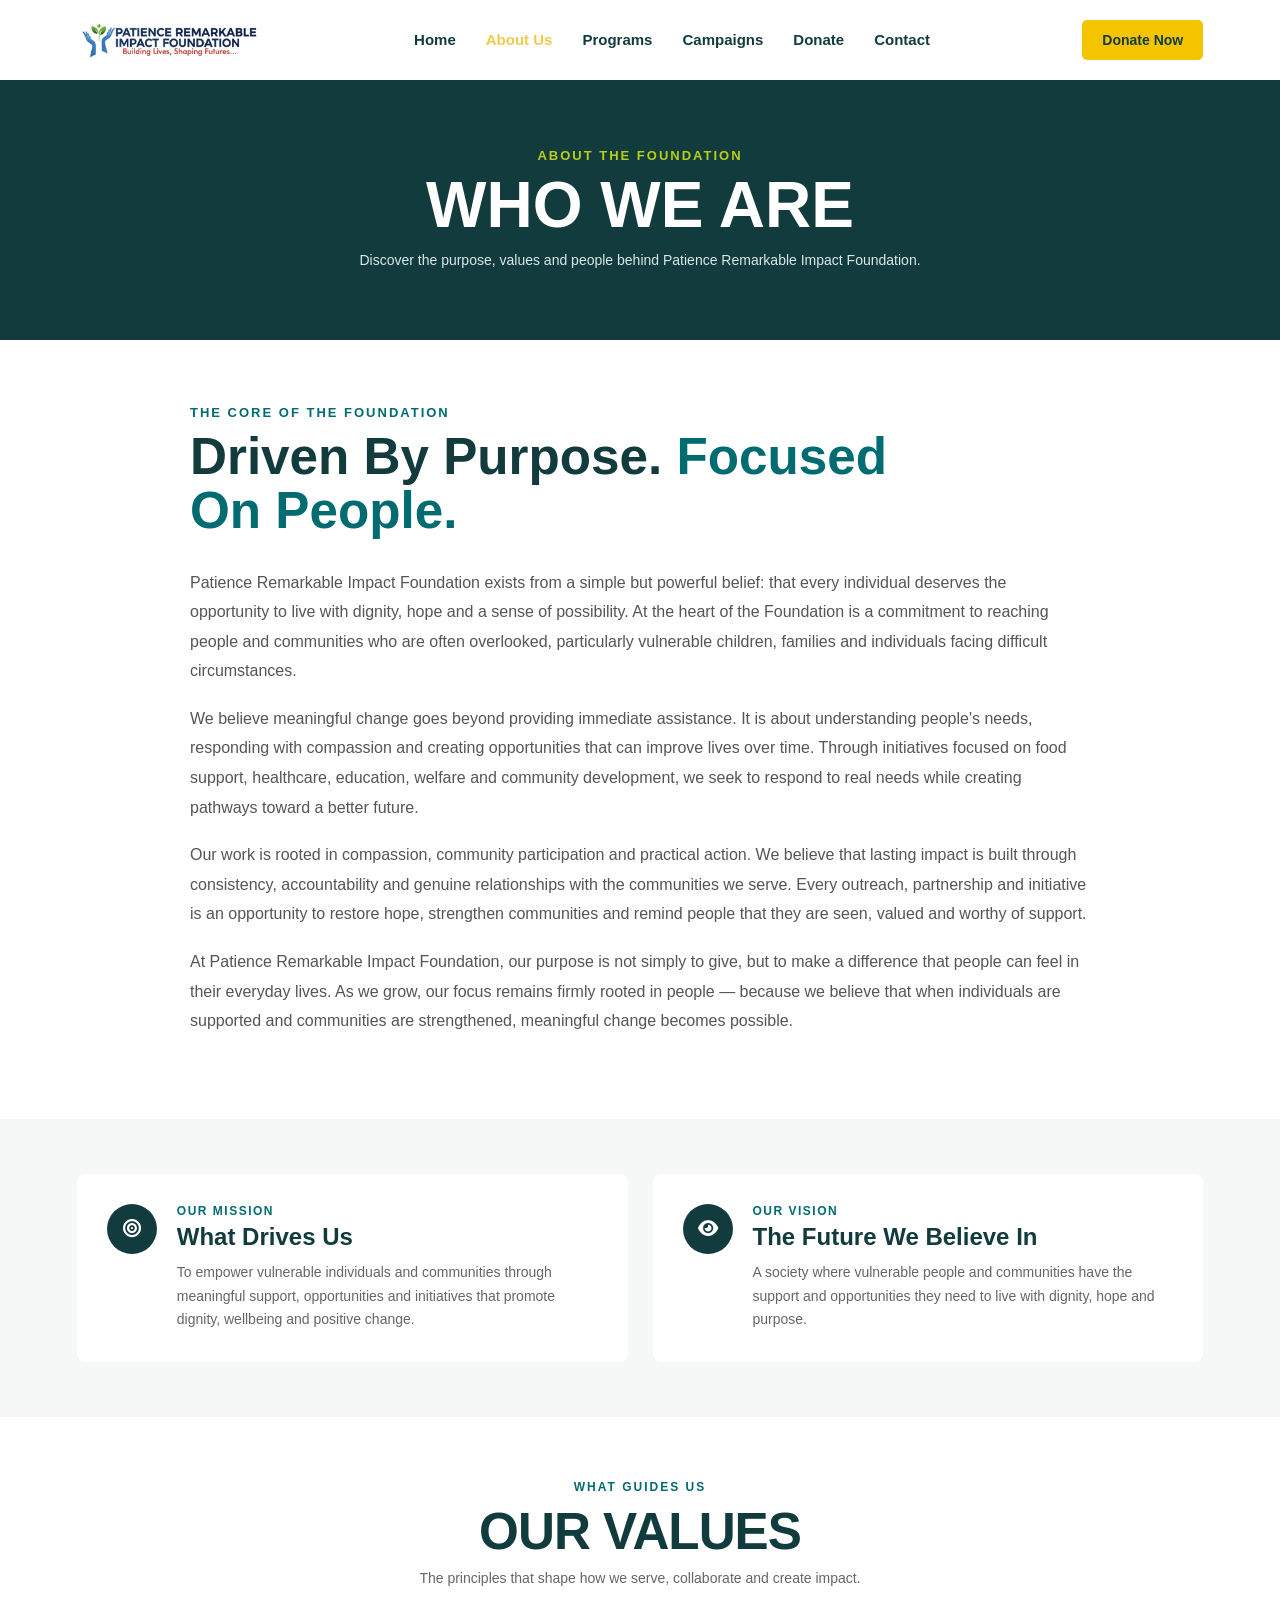
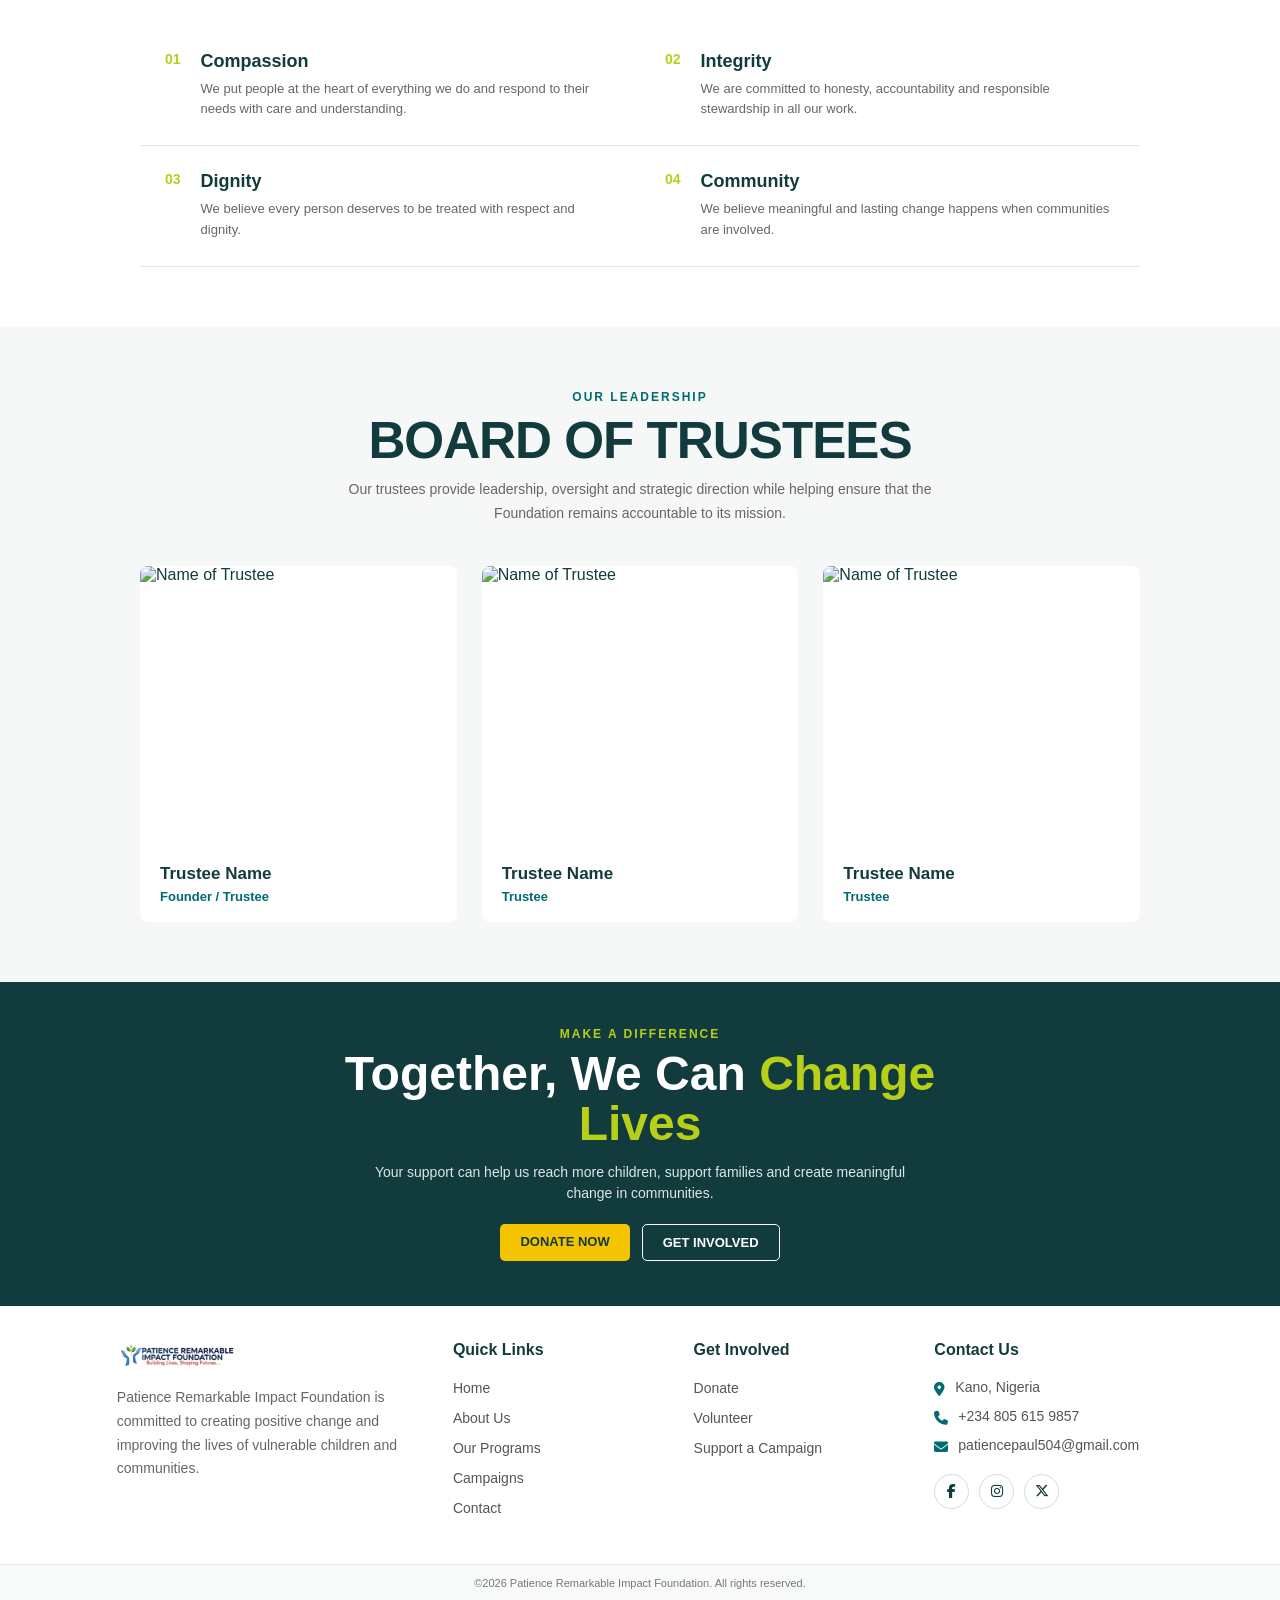
==== about.html @ f5fb13cf "initial website" ====
<!doctype html>
<html lang="en">
  <head>
    <meta charset="UTF-8" />

    <meta name="viewport" content="width=device-width, initial-scale=1.0" />

    <title>About Us | Patience Remarkable Impact Foundation</title>

    <meta
      name="description"
      content="Learn about Patience Remarkable Impact Foundation, our mission, values, and commitment to creating positive change in vulnerable communities."
    />

    <link rel="stylesheet" href="css/style.css" />

    <link
      rel="stylesheet"
      href="https://cdnjs.cloudflare.com/ajax/libs/font-awesome/6.7.2/css/all.min.css"
    />
  </head>

  <body>
    <header>
      <nav class="navbar">
        <a href="index.html" class="logo">
          <img
            src="images/logo.png"
            alt="Patience Remarkable Impact Foundation logo"
          />
        </a>

        <ul class="nav-links">
          <li><a href="index.html">Home</a></li>
          <li><a href="about.html" class="nav-about active">About Us</a></li>
          <li><a href="programs.html">Programs</a></li>
          <li><a href="campaigns.html">Campaigns</a></li>
          <li><a href="donate.html">Donate</a></li>
          <li><a href="contact.html">Contact</a></li>
        </ul>

        <a href="donate.html" class="donate-btn"> Donate Now </a>

        <button class="menu-toggle" aria-label="Open navigation menu">
          <i class="fa-solid fa-bars"></i>
        </button>
      </nav>
    </header>
    <!-- ABOUT PAGE HERO -->

    <section class="about-hero">
      <div class="about-hero-content">
        <p>ABOUT THE FOUNDATION</p>

        <h1>Who We Are</h1>

        <p>
          Discover the purpose, values and people behind Patience Remarkable
          Impact Foundation.
        </p>
      </div>
    </section>

    <!-- THE CORE OF THE FOUNDATION -->

    <section class="foundation-story">
      <div class="foundation-story-content">
        <p class="section-label">THE CORE OF THE FOUNDATION</p>

        <h2>
          Driven By Purpose.
          <span>Focused On People.</span>
        </h2>

        <p>
          Patience Remarkable Impact Foundation exists from a simple but
          powerful belief: that every individual deserves the opportunity to
          live with dignity, hope and a sense of possibility. At the heart of
          the Foundation is a commitment to reaching people and communities who
          are often overlooked, particularly vulnerable children, families and
          individuals facing difficult circumstances.
        </p>

        <p>
          We believe meaningful change goes beyond providing immediate
          assistance. It is about understanding people's needs, responding with
          compassion and creating opportunities that can improve lives over
          time. Through initiatives focused on food support, healthcare,
          education, welfare and community development, we seek to respond to
          real needs while creating pathways toward a better future.
        </p>

        <p>
          Our work is rooted in compassion, community participation and
          practical action. We believe that lasting impact is built through
          consistency, accountability and genuine relationships with the
          communities we serve. Every outreach, partnership and initiative is an
          opportunity to restore hope, strengthen communities and remind people
          that they are seen, valued and worthy of support.
        </p>

        <p>
          At Patience Remarkable Impact Foundation, our purpose is not simply to
          give, but to make a difference that people can feel in their everyday
          lives. As we grow, our focus remains firmly rooted in people — because
          we believe that when individuals are supported and communities are
          strengthened, meaningful change becomes possible.
        </p>
      </div>
    </section>

    <!-- MISSION & VISION -->

    <section class="mission-vision">
      <div class="mission-box">
        <div class="mission-icon">
          <i class="fa-solid fa-bullseye"></i>
        </div>

        <div>
          <p class="section-label">OUR MISSION</p>

          <h2>What Drives Us</h2>

          <p>
            To empower vulnerable individuals and communities through meaningful
            support, opportunities and initiatives that promote dignity,
            wellbeing and positive change.
          </p>
        </div>
      </div>

      <div class="vision-box">
        <div class="mission-icon">
          <i class="fa-solid fa-eye"></i>
        </div>

        <div>
          <p class="section-label">OUR VISION</p>

          <h2>The Future We Believe In</h2>

          <p>
            A society where vulnerable people and communities have the support
            and opportunities they need to live with dignity, hope and purpose.
          </p>
        </div>
      </div>
    </section>

    <!-- OUR VALUES -->

    <section class="foundation-values">
      <div class="section-heading">
        <p class="section-label">WHAT GUIDES US</p>

        <h2>Our Values</h2>

        <p>
          The principles that shape how we serve, collaborate and create impact.
        </p>
      </div>

      <div class="values-list">
        <div class="value-item">
          <span>01</span>

          <div>
            <h3>Compassion</h3>

            <p>
              We put people at the heart of everything we do and respond to
              their needs with care and understanding.
            </p>
          </div>
        </div>

        <div class="value-item">
          <span>02</span>

          <div>
            <h3>Integrity</h3>

            <p>
              We are committed to honesty, accountability and responsible
              stewardship in all our work.
            </p>
          </div>
        </div>

        <div class="value-item">
          <span>03</span>

          <div>
            <h3>Dignity</h3>

            <p>
              We believe every person deserves to be treated with respect and
              dignity.
            </p>
          </div>
        </div>

        <div class="value-item">
          <span>04</span>

          <div>
            <h3>Community</h3>

            <p>
              We believe meaningful and lasting change happens when communities
              are involved.
            </p>
          </div>
        </div>
      </div>
    </section>

    <!-- BOARD OF TRUSTEES -->

    <section class="trustees-section">
      <div class="section-heading">
        <p class="section-label">OUR LEADERSHIP</p>

        <h2>Board of Trustees</h2>

        <p>
          Our trustees provide leadership, oversight and strategic direction
          while helping ensure that the Foundation remains accountable to its
          mission.
        </p>
      </div>

      <div class="trustees-grid">
        <div class="trustee-card">
          <div class="trustee-image">
            <img src="images/trustee-1.jpg" alt="Name of Trustee" />
          </div>

          <div class="trustee-info">
            <h3>Trustee Name</h3>

            <p>Founder / Trustee</p>
          </div>
        </div>

        <div class="trustee-card">
          <div class="trustee-image">
            <img src="images/trustee-2.jpg" alt="Name of Trustee" />
          </div>

          <div class="trustee-info">
            <h3>Trustee Name</h3>

            <p>Trustee</p>
          </div>
        </div>

        <div class="trustee-card">
          <div class="trustee-image">
            <img src="images/trustee-3.jpg" alt="Name of Trustee" />
          </div>

          <div class="trustee-info">
            <h3>Trustee Name</h3>

            <p>Trustee</p>
          </div>
        </div>
      </div>
    </section>

    <section class="cta-section">
      <div class="cta-content">
        <p class="cta-label">MAKE A DIFFERENCE</p>

        <h2>
          Together, We Can
          <span>Change Lives</span>
        </h2>

        <p>
          Your support can help us reach more children, support families and
          create meaningful change in communities.
        </p>

        <div class="cta-buttons">
          <a href="donate.html" class="btn cta-primary"> DONATE NOW </a>

          <a href="contact.html" class="btn cta-secondary"> GET INVOLVED </a>
        </div>
      </div>
    </section>
    <!-- FOOTER -->

    <footer class="footer">
      <div class="footer-container">
        <!-- ABOUT -->
        <div class="footer-column footer-about">
          <img
            src="images/logo.png"
            alt="Patience Remarkable Impact Foundation"
            class="footer-logo"
          />

          <p>
            Patience Remarkable Impact Foundation is committed to creating
            positive change and improving the lives of vulnerable children and
            communities.
          </p>
        </div>

        <!-- QUICK LINKS -->
        <div class="footer-column">
          <h3>Quick Links</h3>

          <ul>
            <li>
              <a href="index.html">Home</a>
            </li>

            <li>
              <a href="about.html">About Us</a>
            </li>

            <li>
              <a href="programs.html">Our Programs</a>
            </li>

            <li>
              <a href="campaigns.html">Campaigns</a>
            </li>

            <li>
              <a href="contact.html">Contact</a>
            </li>
          </ul>
        </div>

        <!-- GET INVOLVED -->
        <div class="footer-column">
          <h3>Get Involved</h3>

          <ul>
            <li>
              <a href="donate.html">Donate</a>
            </li>

            <li>
              <a href="contact.html">Volunteer</a>
            </li>

            <li>
              <a href="campaigns.html">Support a Campaign</a>
            </li>
          </ul>
        </div>

        <!-- CONTACT -->
        <div class="footer-column">
          <h3>Contact Us</h3>

          <div class="footer-contact">
            <p>
              <i class="fa-solid fa-location-dot"></i>
              Kano, Nigeria
            </p>

            <p>
              <i class="fa-solid fa-phone"></i>
              +234 805 615 9857
            </p>

            <p>
              <i class="fa-solid fa-envelope"></i>
              patiencepaul504@gmail.com
            </p>
          </div>

          <div class="social-links">
            <a href="#" aria-label="Facebook">
              <i class="fa-brands fa-facebook-f"></i>
            </a>

            <a
              href="https://www.instagram.com/thepatienceimpactfoundation?utm_source=qr"
              aria-label="Instagram"
            >
              <i class="fa-brands fa-instagram"></i>
            </a>

            <a href="#" aria-label="Twitter">
              <i class="fa-brands fa-x-twitter"></i>
            </a>
          </div>
        </div>
      </div>

      <!-- COPYRIGHT -->

      <div class="footer-bottom">
        <p>
          ©<span id="current-year"> </span> Patience Remarkable Impact
          Foundation. All rights reserved.
        </p>
      </div>
    </footer>
    <script src="js/script.js"></script>
  </body>
</html>
---- css/style.css ----
/* ================================
   RESET
================================ */

* {
  margin: 0;
  padding: 0;
  box-sizing: border-box;
}

html {
  scroll-behavior: smooth;
}
body {
  font-family: Arial, sans-serif;
  color: #123b3d;
  background-color: #ffffff;
  padding-top: 80px;

  width: 100%;
  min-height: 100vh;

  overflow-x: hidden;
}

a {
  text-decoration: none;
  color: inherit;
}

button,
input,
textarea {
  font: inherit;
}

ul {
  list-style: none;
}

/* ================================
   NAVBAR
================================ */

.navbar {
  width: 100%;
  min-height: 80px;

  display: flex;
  align-items: center;
  justify-content: space-between;

  padding: 10px 6%;

  background-color: #ffffff;
  position: fixed;
  z-index: 1000;
  top: 0;
  left: 0;
}

/* LOGO */

.logo img {
  width: 185px;
  height: auto;
  display: block;
}

/* NAVIGATION LINKS */

.nav-links {
  display: flex;
  align-items: center;
  gap: 30px;
}

.nav-links a {
  font-size: 15px;
  font-weight: 600;
  color: #123b3d;

  transition: color 0.3s ease;
}

.nav-links a:hover {
  color: #b8cf19;
}

.nav-links a.active {
  color: #f2c94c;
}

/* DONATE BUTTON */

.donate-btn {
  padding: 12px 20px;

  background-color: #f5c400;
  color: #123b3d;

  font-size: 14px;
  font-weight: 700;

  border-radius: 5px;

  transition: 0.3s ease;
}

.donate-btn:hover {
  background-color: #123b3d;
  color: #ffffff;
}

/* ================================
   HERO SECTION
================================ */

.hero {
  min-height: 650px;

  display: grid;
  grid-template-columns: 45% 55%;
  align-items: center;

  padding: 60px 6%;

  background-color: #f8faf7;

  overflow: hidden;
}

/* HERO CONTENT */

.hero-content {
  max-width: 600px;
}

.hero-subtitle {
  margin-bottom: 15px;

  color: #b8cf19;

  font-size: 14px;
  font-weight: 700;
  letter-spacing: 1.5px;
}

.hero h1 {
  margin-bottom: 25px;

  color: #006b70;

  font-size: clamp(3rem, 5vw, 5rem);
  line-height: 1;
  text-transform: uppercase;
}

.hero h1 span {
  color: #b8cf19;
}

.hero-text {
  max-width: 520px;

  margin-bottom: 30px;

  color: #444;

  font-size: 17px;
  line-height: 1.7;
}

/* HERO BUTTONS */

.hero-buttons {
  display: flex;
  gap: 15px;
  align-items: center;
}

.btn {
  display: inline-block;

  padding: 14px 25px;

  border-radius: 5px;

  font-size: 14px;
  font-weight: 700;

  transition: 0.3s ease;
}

.btn-primary {
  background-color: #006b70;
  color: #ffffff;
}

.btn-primary:hover {
  background-color: #123b3d;
}

.btn-secondary {
  border: 2px solid #006b70;
  color: #006b70;
}

.btn-secondary:hover {
  background-color: #006b70;
  color: #ffffff;
}

/* HERO IMAGE */

.hero-image {
  height: 100%;

  display: flex;
  align-items: center;
  justify-content: center;
}

.hero-image img {
  width: 100%;
  max-width: 650px;

  display: block;

  object-fit: contain;
}

/* ================================
   WHO WE ARE
================================ */
.about-preview {
  display: grid;
  grid-template-columns: 45% 55%;
  align-items: stretch;

  background-color: #123b3d;

  overflow: hidden;
}

/* TEXT */
.about-content {
  padding: 30px 8%;
  display: flex;
  flex-direction: column;
  justify-content: center;
}

.about-content h2 {
  margin-bottom: 12px;

  color: #ffffff;

  font-size: 2rem;
  font-weight: 900;
}

.about-content p {
  max-width: 500px;

  margin-bottom: 15px;

  color: #e5eeee;

  font-size: 14px;
  line-height: 1.5;
}

/* BUTTON */

.about-btn {
  width: fit-content;

  padding: 10px 18px;

  background-color: #f5c400;
  color: #123b3d;

  font-size: 13px;
}

.about-btn:hover {
  background-color: #b8cf19;
}

/* IMAGE */
.about-image {
  position: relative;
  height: 250px;
  overflow: hidden;
}

.about-image::before {
  content: "";

  position: absolute;
  top: 0;
  left: 0;

  width: 35%;
  height: 100%;

  background: linear-gradient(to right, #123b3d, transparent);

  z-index: 1;
}

.about-image img {
  width: 100%;
  height: 100%;

  display: block;

  object-fit: cover;
}

/* ================================
   PROGRAMS PREVIEW
================================ */

.programs-preview {
  padding: 60px 6%;
  background-color: #ffffff;
}

/* SECTION HEADING */

.section-heading {
  max-width: 750px;
  margin: 0 auto 35px;
  text-align: center;
}

.section-heading h2 {
  margin-bottom: 15px;

  color: #123b3d;

  font-size: clamp(2.2rem, 4vw, 3.5rem);
  font-weight: 900;
  line-height: 1;
  letter-spacing: -1px;
  text-transform: uppercase;
}

.section-heading p {
  max-width: 600px;
  margin: 0 auto;

  color: #f5c400;

  font-size: 18px;
  line-height: 1.7;
}

/* PROGRAM GRID */

.programs-grid {
  display: grid;

  grid-template-columns: repeat(3, 1fr);

  gap: 25px;

  max-width: 1200px;

  margin: 0 auto;
}

/* PROGRAM CARD */

.program-card {
  padding: 24px;

  background-color: #f5f8f6;

  border-radius: 10px;

  transition:
    transform 0.3s ease,
    box-shadow 0.3s ease;
}

.program-card:hover {
  transform: translateY(-6px);

  box-shadow: 0 12px 30px rgba(18, 59, 61, 0.12);
}

/* ICON */

.program-icon {
  width: 55px;
  height: 55px;

  display: flex;
  align-items: center;
  justify-content: center;

  margin-bottom: 20px;

  background-color: #123b3d;

  border-radius: 50%;

  color: #ffffff;

  font-size: 22px;
}

/* CARD CONTENT */

.program-card h3 {
  margin-bottom: 12px;

  color: #123b3d;

  font-size: 20px;
}

.program-card p {
  margin-bottom: 20px;

  color: #666;

  font-size: 14px;
  line-height: 1.7;
}

/* CARD LINK */

.program-card a {
  color: #006b70;

  font-size: 14px;
  font-weight: 700;

  transition: color 0.3s ease;
}

.program-card a:hover {
  color: #b8cf19;
}

/* VIEW ALL BUTTON */

.programs-button {
  margin-top: 30px;

  text-align: center;
}

/* ================================
   FEATURED CAMPAIGN
================================ */

.campaign-preview {
  display: grid;
  grid-template-columns: 50% 50%;

  background-color: #123b3d;

  overflow: hidden;
}

/* IMAGE */

.campaign-image {
  height: 500px;
  position: relative;
  overflow: hidden;
}

.campaign-image img {
  width: 100%;
  height: 100%;
  margin-top: 20px;

  display: block;

  object-fit: cover;

  -webkit-mask-image:
    linear-gradient(
      to right,
      transparent 0%,
      black 8%,
      black 92%,
      transparent 100%
    ),
    linear-gradient(
      to bottom,
      transparent 0%,
      black 8%,
      black 92%,
      transparent 100%
    );

  -webkit-mask-composite: intersect;

  mask-image:
    linear-gradient(
      to right,
      transparent 0%,
      black 8%,
      black 92%,
      transparent 100%
    ),
    linear-gradient(
      to bottom,
      transparent 0%,
      black 8%,
      black 92%,
      transparent 100%
    );

  mask-composite: intersect;
}

/* CONTENT */

.campaign-content {
  display: flex;
  flex-direction: column;
  justify-content: center;

  padding: 50px 8%;
}

.campaign-label {
  margin-bottom: 12px;

  color: #b8cf19;

  font-size: 14px;
  font-weight: 800;
  letter-spacing: 2px;
}

.campaign-content h2 {
  margin-bottom: 20px;

  color: #ffffff;

  font-size: clamp(2.2rem, 4vw, 3.5rem);
  font-weight: 900;
  line-height: 1;
  text-transform: uppercase;
}

.campaign-content h2 span {
  color: #b8cf19;
}

.campaign-content > p {
  max-width: 500px;

  margin-bottom: 25px;

  color: #dce7e7;

  font-size: 15px;
  line-height: 1.7;
}

/* DETAILS */

.campaign-details {
  display: flex;
  flex-direction: column;
  gap: 15px;

  margin-bottom: 30px;
}

.campaign-detail {
  display: flex;
  align-items: flex-start;
  gap: 15px;
}

.campaign-detail > i {
  margin-top: 3px;

  color: #f5c400;

  font-size: 18px;
}

.campaign-detail strong {
  display: block;

  margin-bottom: 3px;

  color: #ffffff;

  font-size: 14px;
}

.campaign-detail p {
  color: #c8d5d5;

  font-size: 13px;
  line-height: 1.5;
}

/* BUTTON */

.campaign-btn {
  width: fit-content;

  background-color: #f5c400;
  color: #123b3d;
}

.campaign-btn:hover {
  background-color: #b8cf19;
}
/* ================================
   OUR IMPACT
================================ */

.impact-section {
  padding: 40px 6%;

  background-color: #f5f8f6;
}

/* HEADING */

.impact-heading {
  margin-bottom: 25px;

  text-align: center;
}

.impact-heading p {
  margin-bottom: 5px;

  color: #006b70;

  font-size: 12px;
  font-weight: 800;
  letter-spacing: 2px;
}

.impact-heading h2 {
  color: #123b3d;

  font-size: 2rem;
  font-weight: 900;
  line-height: 1;
  text-transform: uppercase;
}

/* STATS */

.impact-stats {
  display: grid;
  grid-template-columns: repeat(4, 1fr);

  max-width: 1000px;

  margin: 0 auto;
}

/* STAT */

.impact-stat {
  padding: 10px 20px;

  text-align: center;

  border-right: 1px solid #d5dddd;
}

.impact-stat:last-child {
  border-right: none;
}

.impact-stat i {
  margin-bottom: 8px;

  color: #006b70;

  font-size: 20px;
}

.impact-stat h3 {
  margin-bottom: 3px;

  color: #123b3d;

  font-size: 1.7rem;
  font-weight: 900;
}

.impact-stat span {
  color: #666;

  font-size: 13px;
}
/* ================================
   CALL TO ACTION
================================ */

.cta-section {
  padding: 45px 6%;

  background-color: #123b3d;

  text-align: center;
}

.cta-content {
  max-width: 700px;
  margin: 0 auto;
}

/* LABEL */

.cta-label {
  margin-bottom: 8px;

  color: #b8cf19;

  font-size: 12px;
  font-weight: 800;
  letter-spacing: 2px;
}

/* HEADING */

.cta-content h2 {
  margin-bottom: 12px;

  color: #ffffff;

  font-size: clamp(2rem, 4vw, 3rem);
  font-weight: 900;
  line-height: 1.05;
}

.cta-content h2 span {
  color: #b8cf19;
}

/* DESCRIPTION */

.cta-content > p:not(.cta-label) {
  max-width: 550px;

  margin: 0 auto 20px;

  color: #dce7e7;

  font-size: 14px;
  line-height: 1.5;
}

/* BUTTONS */

.cta-buttons {
  display: flex;
  justify-content: center;
  gap: 12px;
}

.cta-primary,
.cta-secondary {
  padding: 10px 20px;

  font-size: 13px;
}

.cta-primary {
  background-color: #f5c400;
  color: #123b3d;
}

.cta-primary:hover {
  background-color: #b8cf19;
}

.cta-secondary {
  border: 1px solid #ffffff;

  background-color: transparent;
  color: #ffffff;
}

.cta-secondary:hover {
  background-color: #ffffff;
  color: #123b3d;
}
/* ================================
   FOOTER
================================ */

.footer {
  background-color: #ffffff;
  color: #123b3d;
}

/* MAIN FOOTER */

.footer-container {
  display: grid;

  grid-template-columns: 1.5fr 1fr 1fr 1.2fr;

  gap: 50px;

  max-width: 1200px;

  margin: 0 auto;

  padding: 35px 6%;
}

/* LOGO */

.footer-logo {
  width: 120px;
  margin-bottom: 12px;
}

/* ABOUT */

.footer-about p {
  max-width: 300px;

  color: #666666;

  font-size: 14px;
  line-height: 1.7;
}

/* HEADINGS */

.footer-column h3 {
  margin-bottom: 20px;

  color: #123b3d;

  font-size: 16px;
  font-weight: 800;
}

/* LINKS */

.footer-column ul {
  padding: 0;
  margin: 0;

  list-style: none;
}

.footer-column li {
  margin-bottom: 12px;
}

.footer-column a {
  color: #555555;

  font-size: 14px;

  transition: color 0.3s ease;
}

.footer-column a:hover {
  color: #006b70;
}

/* CONTACT */

.footer-contact p {
  display: flex;
  align-items: flex-start;

  gap: 10px;

  margin-bottom: 12px;

  color: #555555;

  font-size: 14px;
}

.footer-contact i {
  margin-top: 3px;

  color: #006b70;
}

/* SOCIAL LINKS */

.social-links {
  display: flex;

  gap: 10px;

  margin-top: 20px;
}

.social-links a {
  width: 35px;
  height: 35px;

  display: flex;
  align-items: center;
  justify-content: center;

  border: 1px solid #d5dddd;
  border-radius: 50%;

  color: #123b3d;
}

.social-links a:hover {
  background-color: #006b70;

  border-color: #006b70;

  color: #ffffff;
}

/* COPYRIGHT */

.footer-bottom {
  padding: 12px 6%;

  border-top: 1px solid #e1e7e7;

  background-color: #f8fafa;

  text-align: center;
}

.footer-bottom p {
  color: #777777;

  font-size: 11px;
}

/* ================================
   ABOUT PAGE HERO
================================ */

.about-hero {
  min-height: 260px;

  display: flex;
  align-items: center;
  justify-content: center;

  padding: 45px 6%;

  background-color: #123b3d;

  text-align: center;
}

.about-hero-content {
  max-width: 700px;
}

.about-hero-content > p:first-child {
  margin-bottom: 10px;

  color: #b8cf19;

  font-size: 13px;
  font-weight: 800;
  letter-spacing: 2px;
}

.about-hero h1 {
  margin-bottom: 12px;

  color: #ffffff;

  font-size: clamp(2.5rem, 5vw, 4rem);
  font-weight: 900;
  line-height: 1;
  text-transform: uppercase;
}

.about-hero-content > p:last-child {
  color: #dce7e7;

  font-size: 14px;
  line-height: 1.6;
}

/* ================================
   FOUNDATION STORY
================================ */

.foundation-story {
  padding: 65px 6%;

  background-color: #ffffff;
}

.foundation-story-content {
  max-width: 900px;

  margin: 0 auto;
}

.foundation-story .section-label {
  margin-bottom: 10px;

  color: #006b70;

  font-size: 13px;
  font-weight: 800;
  letter-spacing: 2px;
}

.foundation-story h2 {
  max-width: 700px;

  margin-bottom: 30px;

  color: #123b3d;

  font-size: clamp(2.2rem, 4vw, 3.5rem);
  font-weight: 900;
  line-height: 1.05;
}

.foundation-story h2 span {
  color: #006b70;
}

.foundation-story-content > p:not(.section-label) {
  margin-bottom: 18px;

  color: #555555;

  font-size: 16px;
  line-height: 1.85;
}

/* ================================
   MISSION & VISION
================================ */

.mission-vision {
  display: grid;
  grid-template-columns: repeat(2, 1fr);

  gap: 25px;

  padding: 55px 6%;

  background-color: #f5f8f6;
}

.mission-box,
.vision-box {
  display: flex;
  align-items: flex-start;

  gap: 20px;

  padding: 30px;

  background-color: #ffffff;

  border-radius: 8px;
}

.mission-icon {
  width: 50px;
  height: 50px;

  flex-shrink: 0;

  display: flex;
  align-items: center;
  justify-content: center;

  background-color: #123b3d;

  border-radius: 50%;

  color: #ffffff;

  font-size: 18px;
}

.mission-box .section-label,
.vision-box .section-label {
  margin-bottom: 5px;

  color: #006b70;

  font-size: 12px;
  font-weight: 800;
  letter-spacing: 1.5px;
}

.mission-box h2,
.vision-box h2 {
  margin-bottom: 10px;

  color: #123b3d;

  font-size: 24px;
  font-weight: 900;
}

.mission-box p:last-child,
.vision-box p:last-child {
  color: #666666;

  font-size: 14px;
  line-height: 1.7;
}

/* ================================
   FOUNDATION VALUES
================================ */

.foundation-values {
  padding: 60px 6%;

  background-color: #ffffff;
}

.foundation-values .section-heading {
  margin-bottom: 35px;

  text-align: center;
}

.foundation-values .section-label {
  margin-bottom: 8px;

  color: #006b70;

  font-size: 12px;
  font-weight: 800;
  letter-spacing: 2px;
}

.foundation-values .section-heading h2 {
  margin-bottom: 10px;

  color: #123b3d;

  font-size: clamp(2.2rem, 4vw, 3.2rem);
  font-weight: 900;
  text-transform: uppercase;
}

.foundation-values .section-heading > p:last-child {
  color: #666666;

  font-size: 14px;
}

/* VALUES LIST */

.values-list {
  display: grid;
  grid-template-columns: repeat(2, 1fr);

  gap: 0;

  max-width: 1000px;

  margin: 0 auto;
}

.value-item {
  display: flex;
  align-items: flex-start;

  gap: 20px;

  padding: 25px;

  border-bottom: 1px solid #e1e7e7;
}

.value-item span {
  color: #b8cf19;

  font-size: 14px;
  font-weight: 900;
}

.value-item h3 {
  margin-bottom: 7px;

  color: #123b3d;

  font-size: 18px;
  font-weight: 800;
}

.value-item p {
  color: #666666;

  font-size: 13px;
  line-height: 1.6;
}

/* ================================
   BOARD OF TRUSTEES
================================ */

.trustees-section {
  padding: 60px 6%;

  background-color: #f5f8f6;
}

.trustees-section .section-heading {
  max-width: 700px;

  margin: 0 auto 40px;

  text-align: center;
}

.trustees-section .section-label {
  margin-bottom: 8px;

  color: #006b70;

  font-size: 12px;
  font-weight: 800;
  letter-spacing: 2px;
}

.trustees-section .section-heading h2 {
  margin-bottom: 12px;

  color: #123b3d;

  font-size: clamp(2.2rem, 4vw, 3.2rem);
  font-weight: 900;
  text-transform: uppercase;
}

.trustees-section .section-heading > p:last-child {
  color: #666666;

  font-size: 14px;
  line-height: 1.7;
}

/* TRUSTEE GRID */

.trustees-grid {
  display: grid;
  grid-template-columns: repeat(3, 1fr);

  gap: 25px;

  max-width: 1000px;

  margin: 0 auto;
}

.trustee-card {
  overflow: hidden;

  background-color: #ffffff;

  border-radius: 8px;
}

.trustee-image {
  height: 280px;
}

.trustee-image img {
  width: 100%;
  height: 100%;

  display: block;

  object-fit: cover;
}

.trustee-info {
  padding: 18px 20px;
}

.trustee-info h3 {
  margin-bottom: 5px;

  color: #123b3d;

  font-size: 17px;
  font-weight: 800;
}

.trustee-info p {
  color: #006b70;

  font-size: 13px;
  font-weight: 600;
}

/* ================================
   PROGRAMS PAGE HERO
================================ */

.programs-hero {
  min-height: 260px;

  display: flex;
  align-items: center;
  justify-content: center;

  padding: 45px 6%;

  background-color: #123b3d;

  text-align: center;
}

.programs-hero-content {
  max-width: 700px;
}

.programs-hero-content > p:first-child {
  margin-bottom: 10px;

  color: #b8cf19;

  font-size: 13px;
  font-weight: 800;
  letter-spacing: 2px;
}

.programs-hero h1 {
  margin-bottom: 12px;

  color: #ffffff;

  font-size: clamp(2.5rem, 5vw, 4rem);
  font-weight: 900;
  line-height: 1;
  text-transform: uppercase;
}

.programs-hero-content > p:last-child {
  color: #dce7e7;

  font-size: 14px;
  line-height: 1.6;
}

/* ================================
   PROGRAMS INTRO
================================ */

.programs-intro {
  max-width: 850px;

  margin: 0 auto;

  padding: 60px 6%;

  text-align: center;
}

.programs-intro .section-label {
  margin-bottom: 8px;

  color: #006b70;

  font-size: 12px;
  font-weight: 800;
  letter-spacing: 2px;
}

.programs-intro h2 {
  margin-bottom: 15px;

  color: #123b3d;

  font-size: clamp(2.2rem, 4vw, 3.3rem);
  font-weight: 900;
  line-height: 1.05;
}

.programs-intro h2 span {
  color: #006b70;
}

.programs-intro > p:last-child {
  max-width: 700px;

  margin: 0 auto;

  color: #666666;

  font-size: 15px;
  line-height: 1.7;
}

/* ================================
   PROGRAM DETAIL
================================ */

.program-detail {
  display: grid;
  grid-template-columns: 1fr 1fr;

  align-items: center;

  min-height: 430px;

  background-color: #f5f8f6;
}

.program-detail:nth-of-type(even) {
  background-color: #ffffff;
}

/* IMAGE */

.program-detail-image {
  height: 430px;
}

.program-detail-image img {
  width: 100%;
  height: 100%;

  display: block;

  object-fit: cover;
}

/* CONTENT */

.program-detail-content {
  max-width: 600px;

  padding: 45px 8%;
}

.program-detail-reverse .program-detail-image {
  order: 2;
}

.program-detail-reverse .program-detail-content {
  order: 1;
}

.program-number {
  display: inline-block;

  margin-bottom: 10px;

  color: #b8cf19;

  font-size: 14px;
  font-weight: 900;
}

.program-detail-content h2 {
  margin-bottom: 18px;

  color: #123b3d;

  font-size: clamp(2rem, 3.5vw, 3rem);
  font-weight: 900;
  line-height: 1.05;
}

.program-detail-content p {
  margin-bottom: 14px;

  color: #555555;

  font-size: 14px;
  line-height: 1.7;
}

/* PROGRAM LIST */

.program-detail-content ul {
  padding: 0;
  margin: 20px 0 0;

  list-style: none;
}

.program-detail-content li {
  display: flex;
  align-items: center;

  gap: 10px;

  margin-bottom: 9px;

  color: #123b3d;

  font-size: 13px;
  font-weight: 600;
}

.program-detail-content li i {
  color: #006b70;

  font-size: 12px;
}

/* ================================
   CAMPAIGNS PAGE HERO
================================ */

.campaigns-hero {
  min-height: 260px;

  display: flex;
  align-items: center;
  justify-content: center;

  padding: 45px 6%;

  background-color: #123b3d;

  text-align: center;
}

.campaigns-hero-content {
  max-width: 700px;
}

.campaigns-hero-content > p:first-child {
  margin-bottom: 10px;

  color: #b8cf19;

  font-size: 13px;
  font-weight: 800;
  letter-spacing: 2px;
}

.campaigns-hero h1 {
  margin-bottom: 12px;

  color: #ffffff;

  font-size: clamp(2.5rem, 5vw, 4rem);
  font-weight: 900;
  line-height: 1;
  text-transform: uppercase;
}

.campaigns-hero-content > p:last-child {
  color: #dce7e7;

  font-size: 14px;
  line-height: 1.6;
}

/* ================================
   FEATURED CAMPAIGN
================================ */

.featured-campaign {
  display: grid;

  grid-template-columns: 1fr 1fr;

  align-items: center;

  background-color: #ffffff;
}

/* IMAGE */

.campaign-image {
  height: 430px;
}

.campaign-image img {
  width: 100%;
  height: 100%;

  display: block;

  object-fit: cover;
}

/* CONTENT */

.campaign-content {
  max-width: 600px;

  padding: 45px 8%;
}

.campaign-status {
  display: inline-block;

  margin-bottom: 12px;

  padding: 6px 10px;

  background-color: #eef5d2;

  color: #006b70;

  font-size: 11px;
  font-weight: 800;
  letter-spacing: 1px;
}

.campaign-content h2 {
  margin-bottom: 15px;

  color: #123b3d;

  font-size: clamp(2rem, 3.5vw, 3rem);
  font-weight: 900;
  line-height: 1.05;
}

.campaign-date {
  display: flex;
  align-items: center;

  gap: 8px;

  margin-bottom: 18px;

  color: #006b70;

  font-size: 13px;
  font-weight: 700;
}

.campaign-content > p {
  margin-bottom: 12px;

  color: #555555;

  font-size: 14px;
  line-height: 1.7;
}

/* BUTTONS */

.campaign-actions {
  display: flex;

  gap: 10px;

  margin-top: 22px;
}

.campaign-actions .cta-primary,
.campaign-actions .cta-secondary {
  padding: 10px 16px;

  font-size: 12px;
}

/* ================================
   HOW YOU CAN HELP
================================ */

.campaign-help {
  padding: 60px 6%;

  background-color: #f5f8f6;
}

.campaign-help .section-heading {
  max-width: 650px;

  margin: 0 auto 35px;

  text-align: center;
}

.campaign-help .section-label {
  margin-bottom: 8px;

  color: #006b70;

  font-size: 12px;
  font-weight: 800;
  letter-spacing: 2px;
}

.campaign-help .section-heading h2 {
  margin-bottom: 10px;

  color: #123b3d;

  font-size: clamp(2.2rem, 4vw, 3.2rem);
  font-weight: 900;
  text-transform: uppercase;
}

.campaign-help .section-heading > p:last-child {
  color: #666666;

  font-size: 14px;
}

/* HELP CARDS */

.help-grid {
  display: grid;

  grid-template-columns: repeat(3, 1fr);

  gap: 20px;

  max-width: 1000px;

  margin: 0 auto;
}

.help-card {
  padding: 30px 25px;

  background-color: #ffffff;

  border-radius: 8px;

  text-align: center;
}

.help-card > i {
  margin-bottom: 15px;

  color: #006b70;

  font-size: 25px;
}

.help-card h3 {
  margin-bottom: 10px;

  color: #123b3d;

  font-size: 18px;
  font-weight: 800;
}

.help-card p {
  margin-bottom: 18px;

  color: #666666;

  font-size: 13px;
  line-height: 1.6;
}

.help-card a {
  color: #006b70;

  font-size: 13px;
  font-weight: 800;
}

.help-card a:hover {
  color: #123b3d;
}

/* ================================
   DONATE PAGE HERO
================================ */

.donate-hero {
  min-height: 280px;

  display: flex;
  align-items: center;
  justify-content: center;

  padding: 45px 6%;

  background-color: #123b3d;

  text-align: center;
}

.donate-hero-content {
  max-width: 750px;
}

.donate-hero-content > p:first-child {
  margin-bottom: 10px;

  color: #b8cf19;

  font-size: 13px;
  font-weight: 800;
  letter-spacing: 2px;
}

.donate-hero h1 {
  margin-bottom: 15px;

  color: #ffffff;

  font-size: clamp(2.5rem, 5vw, 4rem);
  font-weight: 900;
  line-height: 1.05;
}

.donate-hero h1 span {
  color: #b8cf19;
}

.donate-hero-content > p:last-child {
  color: #dce7e7;

  font-size: 14px;
  line-height: 1.6;
}

/* ================================
   DONATION INTRO
================================ */

.donate-intro {
  padding: 60px 6%;

  background-color: #ffffff;
}

.donate-intro-content {
  max-width: 800px;

  margin: 0 auto;

  text-align: center;
}

.donate-intro .section-label {
  margin-bottom: 8px;

  color: #006b70;

  font-size: 12px;
  font-weight: 800;
  letter-spacing: 2px;
}

.donate-intro h2 {
  margin-bottom: 15px;

  color: #123b3d;

  font-size: clamp(2.2rem, 4vw, 3.2rem);
  font-weight: 900;
  line-height: 1.05;
}

.donate-intro h2 span {
  color: #006b70;
}

.donate-intro-content > p:last-child {
  color: #666666;

  font-size: 15px;
  line-height: 1.7;
}

/* ================================
   WAYS TO GIVE
================================ */

.ways-to-give {
  padding: 55px 6%;

  background-color: #f5f8f6;
}

.ways-to-give .section-heading {
  margin-bottom: 35px;

  text-align: center;
}

.ways-to-give .section-label {
  margin-bottom: 8px;

  color: #006b70;

  font-size: 12px;
  font-weight: 800;
  letter-spacing: 2px;
}

.ways-to-give .section-heading h2 {
  color: #123b3d;

  font-size: clamp(2.2rem, 4vw, 3.2rem);
  font-weight: 900;
  text-transform: uppercase;
}

/* DONATION CARDS */

.donation-options {
  display: grid;

  grid-template-columns: repeat(3, 1fr);

  gap: 20px;

  max-width: 1050px;

  margin: 0 auto;
}

.donation-card {
  padding: 30px 25px;

  background-color: #ffffff;

  border-radius: 8px;

  text-align: center;
}

.donation-icon {
  width: 50px;
  height: 50px;

  display: flex;
  align-items: center;
  justify-content: center;

  margin: 0 auto 15px;

  background-color: #123b3d;

  border-radius: 50%;

  color: #ffffff;

  font-size: 18px;
}

.donation-card h3 {
  margin-bottom: 10px;

  color: #123b3d;

  font-size: 18px;
  font-weight: 800;
}

.donation-card > p {
  margin-bottom: 18px;

  color: #666666;

  font-size: 13px;
  line-height: 1.6;
}

/* BANK DETAILS */

.bank-details {
  padding: 15px;

  background-color: #f5f8f6;

  text-align: left;
}

.bank-details p {
  margin-bottom: 7px;

  color: #555555;

  font-size: 12px;
}

.bank-details p:last-child {
  margin-bottom: 0;
}

.bank-details strong {
  color: #123b3d;
}

/* DONATION LINKS */

.donation-link {
  color: #006b70;

  font-size: 13px;
  font-weight: 800;
}

.donation-link:hover {
  color: #123b3d;
}

.donation-link i {
  margin-left: 5px;
}

/* ================================
   DONATION MESSAGE
================================ */

.donation-message {
  padding: 45px 6%;

  background-color: #123b3d;

  text-align: center;
}

.donation-message-content {
  max-width: 650px;

  margin: 0 auto;
}

.donation-message-content > i {
  margin-bottom: 12px;

  color: #b8cf19;

  font-size: 25px;
}

.donation-message h2 {
  margin-bottom: 10px;

  color: #ffffff;

  font-size: clamp(1.8rem, 3vw, 2.5rem);
  font-weight: 900;
}

.donation-message p {
  color: #dce7e7;

  font-size: 14px;
  line-height: 1.6;
}
/* ================================
   CONTACT PAGE HERO
================================ */

.contact-hero {
  min-height: 260px;

  display: flex;
  align-items: center;
  justify-content: center;

  padding: 45px 6%;

  background-color: #123b3d;

  text-align: center;
}

.contact-hero-content {
  max-width: 700px;
}

.contact-hero-content > p:first-child {
  margin-bottom: 10px;

  color: #b8cf19;

  font-size: 13px;
  font-weight: 800;
  letter-spacing: 2px;
}

.contact-hero h1 {
  margin-bottom: 12px;

  color: #ffffff;

  font-size: clamp(2.5rem, 5vw, 4rem);
  font-weight: 900;
  line-height: 1;
  text-transform: uppercase;
}

.contact-hero-content > p:last-child {
  color: #dce7e7;

  font-size: 14px;
  line-height: 1.6;
}

/* ================================
   CONTACT SECTION
================================ */

.contact-section {
  display: grid;

  grid-template-columns: 0.9fr 1.1fr;

  gap: 70px;

  max-width: 1150px;

  margin: 0 auto;

  padding: 65px 6%;

  background-color: #ffffff;
}

/* CONTACT INFORMATION */

.contact-info .section-label {
  margin-bottom: 8px;

  color: #006b70;

  font-size: 12px;
  font-weight: 800;
  letter-spacing: 2px;
}

.contact-info h2 {
  margin-bottom: 18px;

  color: #123b3d;

  font-size: clamp(2.2rem, 4vw, 3.2rem);
  font-weight: 900;
  line-height: 1.05;
}

.contact-info h2 span {
  color: #006b70;
}

.contact-description {
  max-width: 500px;

  margin-bottom: 30px;

  color: #666666;

  font-size: 14px;
  line-height: 1.7;
}

/* CONTACT ITEMS */

.contact-item {
  display: flex;
  align-items: center;

  gap: 15px;

  margin-bottom: 20px;
}

.contact-icon {
  width: 42px;
  height: 42px;

  flex-shrink: 0;

  display: flex;
  align-items: center;
  justify-content: center;

  background-color: #123b3d;

  border-radius: 50%;

  color: #ffffff;

  font-size: 15px;
}

.contact-item h3 {
  margin-bottom: 3px;

  color: #123b3d;

  font-size: 14px;
  font-weight: 800;
}

.contact-item p {
  color: #666666;

  font-size: 13px;
}

/* SOCIAL */

.contact-social {
  margin-top: 25px;
}

.contact-social > h3 {
  margin-bottom: 10px;

  color: #123b3d;

  font-size: 14px;
  font-weight: 800;
}

/* ================================
   CONTACT FORM
================================ */

.contact-form-wrapper {
  padding: 35px;

  background-color: #f5f8f6;

  border-radius: 8px;
}

.contact-form h2 {
  margin-bottom: 25px;

  color: #123b3d;

  font-size: 24px;
  font-weight: 900;
}

/* FORM GROUP */

.form-group {
  margin-bottom: 17px;
}

.form-group label {
  display: block;

  margin-bottom: 6px;

  color: #123b3d;

  font-size: 13px;
  font-weight: 700;
}

.form-group input,
.form-group textarea {
  width: 100%;

  padding: 11px 13px;

  border: 1px solid #d5dddd;
  border-radius: 4px;

  outline: none;

  background-color: #ffffff;

  color: #123b3d;

  font-family: inherit;
  font-size: 13px;

  transition: border-color 0.3s ease;
}

.form-group textarea {
  resize: vertical;
}

.form-group input:focus,
.form-group textarea:focus {
  border-color: #006b70;
}

.form-group input::placeholder,
.form-group textarea::placeholder {
  color: #999999;
}

/* SUBMIT BUTTON */

.contact-submit {
  width: 100%;

  display: flex;
  align-items: center;
  justify-content: center;

  gap: 8px;

  padding: 12px 20px;

  border: none;

  background-color: #123b3d;

  color: #ffffff;

  font-family: inherit;
  font-size: 12px;
  font-weight: 800;

  cursor: pointer;

  transition: background-color 0.3s ease;
}

.contact-submit:hover {
  background-color: #006b70;
}

.menu-toggle {
  display: none;

  border: none;

  background: none;

  color: #123b3d;

  font-size: 22px;

  cursor: pointer;
}
/* =================================
   RESPONSIVE DESIGN
================================= */

@media (max-width: 768px) {
  /* ================================
       NAVBAR
    ================================= */

  .navbar {
    padding: 12px 5%;
  }

  .nav-container {
    position: relative;

    display: flex;
    align-items: center;
    justify-content: space-between;
  }

  .menu-toggle {
    display: block;

    border: none;
    background: none;

    color: #123b3d;

    font-size: 22px;

    cursor: pointer;
  }

  .nav-links {
    position: absolute;

    top: 80px;
    left: 0;

    width: 100%;

    display: none;
    flex-direction: column;

    padding: 12px 5%;

    background-color: #ffffff;

    box-shadow: 0 8px 20px rgba(0, 0, 0, 0.08);
  }

  .nav-links.active {
    display: flex;
  }

  .nav-links a {
    width: 100%;

    padding: 11px 0;

    text-align: left;
  }

  /* ================================
       HERO SECTIONS
    ================================= */
  .hero-image {
    display: none;
  }

  .about-hero,
  .programs-hero,
  .campaigns-hero,
  .donate-hero,
  .contact-hero {
    min-height: 220px;

    padding: 40px 6%;
  }

  .about-hero h1,
  .programs-hero h1,
  .campaigns-hero h1,
  .donate-hero h1,
  .contact-hero h1 {
    font-size: clamp(2.2rem, 10vw, 3rem);
  }

  /* ================================
       ABOUT PAGE
    ================================= */

  .foundation-story {
    padding: 45px 6%;
  }

  .foundation-story h2 {
    font-size: 2.2rem;
  }

  .mission-vision {
    grid-template-columns: 1fr;

    padding: 45px 6%;
  }

  .foundation-values {
    padding: 45px 6%;
  }

  .values-list {
    grid-template-columns: 1fr;
  }

  .trustees-section {
    padding: 45px 6%;
  }

  .trustees-grid {
    grid-template-columns: 1fr;

    max-width: 400px;
  }

  .trustee-image {
    height: 300px;
  }

  /* ================================
       PROGRAMS PAGE
    ================================= */

  .programs-intro {
    padding: 45px 6%;
  }

  .program-detail {
    grid-template-columns: 1fr;

    min-height: auto;
  }

  .program-detail-image {
    height: 280px;
  }

  .program-detail-content {
    max-width: none;

    padding: 35px 6%;
  }

  .program-detail-reverse .program-detail-image {
    order: 1;
  }

  .program-detail-reverse .program-detail-content {
    order: 2;
  }

  /* ================================
       CAMPAIGNS PAGE
    ================================= */

  .featured-campaign {
    grid-template-columns: 1fr;
  }

  .campaign-image {
    height: 280px;
  }

  .campaign-content {
    max-width: none;

    padding: 35px 6%;
  }

  .campaign-actions {
    flex-direction: column;
  }

  .campaign-actions .btn {
    width: 100%;

    text-align: center;
  }

  .campaign-help {
    padding: 45px 6%;
  }

  .help-grid {
    grid-template-columns: 1fr;

    max-width: 400px;
  }

  /* ================================
       DONATE PAGE
    ================================= */

  .donate-intro {
    padding: 45px 6%;
  }

  .ways-to-give {
    padding: 45px 6%;
  }

  .donation-options {
    grid-template-columns: 1fr;

    max-width: 400px;
  }

  .donation-message {
    padding: 40px 6%;
  }

  /* ================================
       CONTACT PAGE
    ================================= */

  .contact-section {
    grid-template-columns: 1fr;

    gap: 40px;

    padding: 45px 6%;
  }

  .contact-form-wrapper {
    padding: 25px 20px;
  }

  /* ================================
       CTA
    ================================= */

  .cta-section {
    padding: 45px 6%;
  }

  .cta-buttons {
    flex-direction: column;

    align-items: stretch;
  }

  .cta-buttons .btn {
    width: 100%;

    text-align: center;
  }

  /* ================================
       FOOTER
    ================================= */

  .footer {
    padding: 40px 6%;
  }

  .footer-container {
    grid-template-columns: 1fr;

    gap: 30px;
  }

  .footer-about p {
    max-width: none;
  }

  /* ================================
       HOMEPAGE: HERO
    ================================= */

  .hero {
    grid-template-columns: 1fr;

    min-height: auto;

    padding: 40px 6%;

    gap: 30px;
  }

  .hero-image {
    order: -1;
  }

  .hero-image img {
    max-width: 320px;
  }

  .hero-buttons {
    flex-wrap: wrap;
  }

  /* ================================
       HOMEPAGE: WHO WE ARE
    ================================= */

  .about-preview {
    grid-template-columns: 1fr;
  }

  .about-image {
    height: 220px;

    order: -1;
  }

  /* ================================
       HOMEPAGE: PROGRAMS GRID
    ================================= */

  .programs-grid {
    grid-template-columns: 1fr;

    max-width: 400px;

    margin: 0 auto;
  }

  /* ================================
       HOMEPAGE: FEATURED CAMPAIGN
    ================================= */

  .campaign-preview {
    grid-template-columns: 1fr;
  }

  /* ================================
       HOMEPAGE: IMPACT STATS
    ================================= */

  .impact-stats {
    grid-template-columns: repeat(2, 1fr);

    row-gap: 20px;
  }

  .impact-stat {
    border-right: 1px solid #d5dddd;
    border-bottom: 1px solid #d5dddd;
  }

  .impact-stat:nth-child(2n) {
    border-right: none;
  }

  .impact-stat:nth-last-child(-n + 2) {
    border-bottom: none;
  }
}

/* =================================
   EXTRA SMALL PHONES
================================= */

@media (max-width: 420px) {
  .impact-stats {
    grid-template-columns: 1fr;
  }

  .impact-stat {
    border-right: none !important;
    border-bottom: 1px solid #d5dddd;
  }

  .impact-stat:last-child {
    border-bottom: none;
  }

  .hero-buttons {
    flex-direction: column;
    align-items: stretch;
  }

  .hero-buttons .btn {
    text-align: center;
  }
}
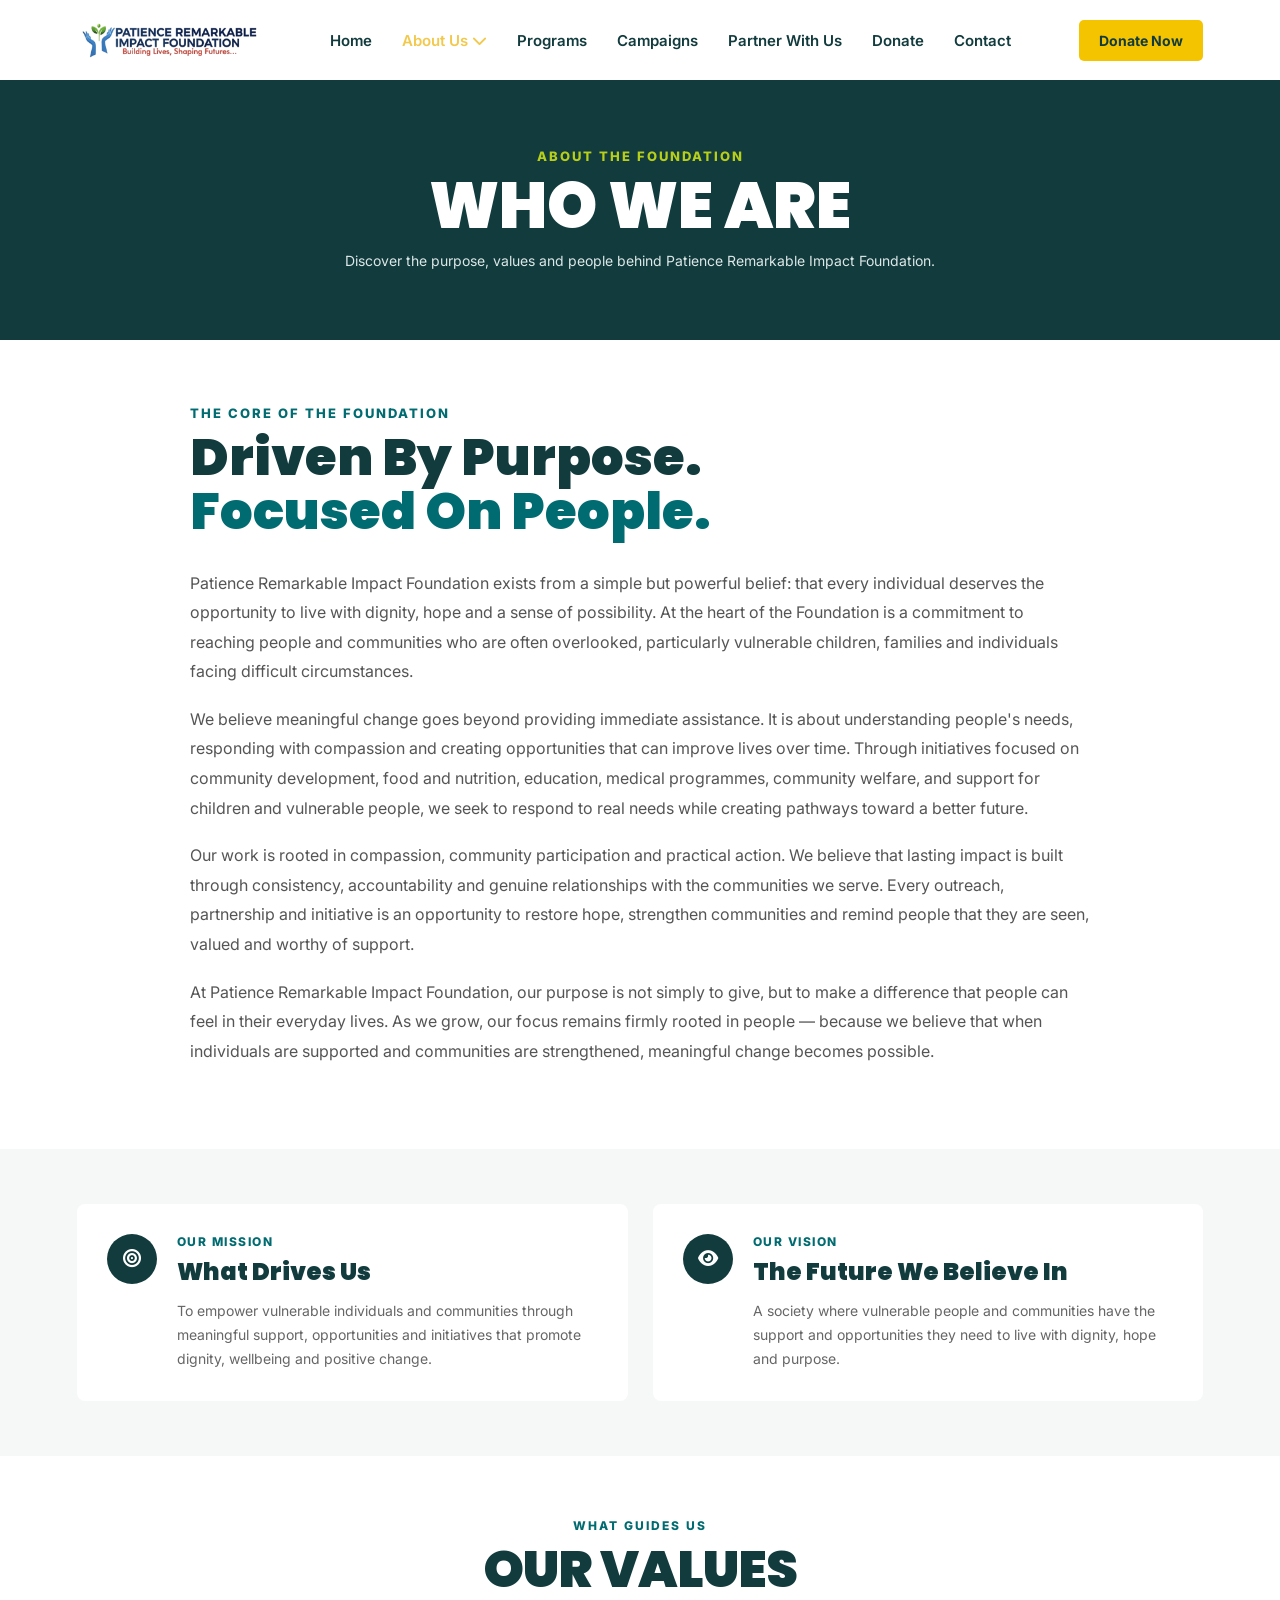
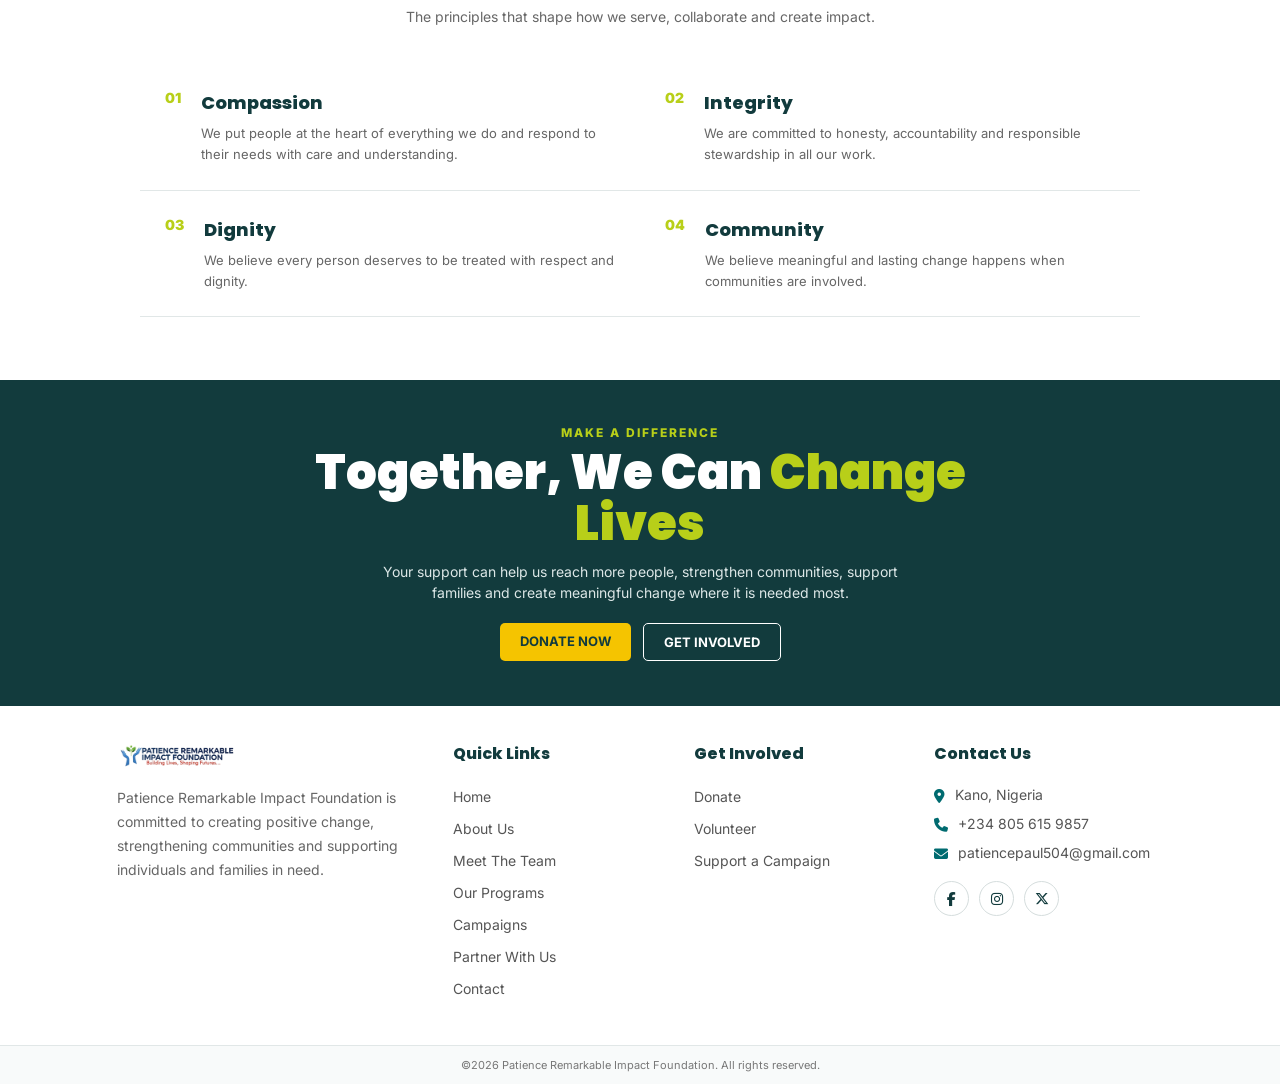
==== commit 1cfaf870: "added partner with us and meet the team page" ====
--- a/about.html
+++ b/about.html
@@ -9,7 +9,9 @@
 
     <meta
       name="description"
-      content="Learn about Patience Remarkable Impact Foundation, our mission, values, and commitment to creating positive change in vulnerable communities."
+      content="Learn about Patience Remarkable Impact
+       Foundation, our mission, values, and commitment 
+       to creating positive change in vulnerable communities."
     />
 
     <link rel="stylesheet" href="css/style.css" />
@@ -17,6 +19,13 @@
     <link
       rel="stylesheet"
       href="https://cdnjs.cloudflare.com/ajax/libs/font-awesome/6.7.2/css/all.min.css"
+    />
+
+    <link rel="preconnect" href="https://fonts.googleapis.com" />
+    <link rel="preconnect" href="https://fonts.gstatic.com" crossorigin />
+    <link
+      href="https://fonts.googleapis.com/css2?family=Inter:wght@400;500;600;700&family=Poppins:wght@600;700;800;900&display=swap"
+      rel="stylesheet"
     />
   </head>
 
@@ -32,9 +41,26 @@
 
         <ul class="nav-links">
           <li><a href="index.html">Home</a></li>
-          <li><a href="about.html" class="nav-about active">About Us</a></li>
+          <li class="dropdown">
+            <a href="about.html" class="nav-about active">
+              About Us
+              <i class="fa-solid fa-chevron-down"></i>
+            </a>
+
+            <ul class="dropdown-menu">
+              <li>
+                <a href="about.html">Who We Are</a>
+              </li>
+
+              <li>
+                <a href="team.html">Meet Our Team</a>
+              </li>
+            </ul>
+          </li>
+
           <li><a href="programs.html">Programs</a></li>
           <li><a href="campaigns.html">Campaigns</a></li>
+          <li><a href="partner.html">Partner With Us</a></li>
           <li><a href="donate.html">Donate</a></li>
           <li><a href="contact.html">Contact</a></li>
         </ul>
@@ -85,11 +111,11 @@
           We believe meaningful change goes beyond providing immediate
           assistance. It is about understanding people's needs, responding with
           compassion and creating opportunities that can improve lives over
-          time. Through initiatives focused on food support, healthcare,
-          education, welfare and community development, we seek to respond to
-          real needs while creating pathways toward a better future.
-        </p>
-
+          time. Through initiatives focused on community development, food and
+          nutrition, education, medical programmes, community welfare, and
+          support for children and vulnerable people, we seek to respond to real
+          needs while creating pathways toward a better future.
+        </p>
         <p>
           Our work is rooted in compassion, community participation and
           practical action. We believe that lasting impact is built through
@@ -215,61 +241,6 @@
         </div>
       </div>
     </section>
-
-    <!-- BOARD OF TRUSTEES -->
-
-    <section class="trustees-section">
-      <div class="section-heading">
-        <p class="section-label">OUR LEADERSHIP</p>
-
-        <h2>Board of Trustees</h2>
-
-        <p>
-          Our trustees provide leadership, oversight and strategic direction
-          while helping ensure that the Foundation remains accountable to its
-          mission.
-        </p>
-      </div>
-
-      <div class="trustees-grid">
-        <div class="trustee-card">
-          <div class="trustee-image">
-            <img src="images/trustee-1.jpg" alt="Name of Trustee" />
-          </div>
-
-          <div class="trustee-info">
-            <h3>Trustee Name</h3>
-
-            <p>Founder / Trustee</p>
-          </div>
-        </div>
-
-        <div class="trustee-card">
-          <div class="trustee-image">
-            <img src="images/trustee-2.jpg" alt="Name of Trustee" />
-          </div>
-
-          <div class="trustee-info">
-            <h3>Trustee Name</h3>
-
-            <p>Trustee</p>
-          </div>
-        </div>
-
-        <div class="trustee-card">
-          <div class="trustee-image">
-            <img src="images/trustee-3.jpg" alt="Name of Trustee" />
-          </div>
-
-          <div class="trustee-info">
-            <h3>Trustee Name</h3>
-
-            <p>Trustee</p>
-          </div>
-        </div>
-      </div>
-    </section>
-
     <section class="cta-section">
       <div class="cta-content">
         <p class="cta-label">MAKE A DIFFERENCE</p>
@@ -280,8 +251,8 @@
         </h2>
 
         <p>
-          Your support can help us reach more children, support families and
-          create meaningful change in communities.
+          Your support can help us reach more people, strengthen communities,
+          support families and create meaningful change where it is needed most.
         </p>
 
         <div class="cta-buttons">
@@ -305,8 +276,8 @@
 
           <p>
             Patience Remarkable Impact Foundation is committed to creating
-            positive change and improving the lives of vulnerable children and
-            communities.
+            positive change, strengthening communities and supporting
+            individuals and families in need.
           </p>
         </div>
 
@@ -324,11 +295,19 @@
             </li>
 
             <li>
+              <a href="team.html">Meet The Team</a>
+            </li>
+
+            <li>
               <a href="programs.html">Our Programs</a>
             </li>
 
             <li>
               <a href="campaigns.html">Campaigns</a>
+            </li>
+
+            <li>
+              <a href="partner.html">Partner With Us</a>
             </li>
 
             <li>
--- a/css/style.css
+++ b/css/style.css
@@ -12,7 +12,7 @@
   scroll-behavior: smooth;
 }
 body {
-  font-family: Arial, sans-serif;
+  font-family: "Inter", Arial, sans-serif;
   color: #123b3d;
   background-color: #ffffff;
   padding-top: 80px;
@@ -36,6 +36,15 @@
 
 ul {
   list-style: none;
+}
+
+h1,
+h2,
+h3,
+h4,
+h5,
+h6 {
+  font-family: "Poppins", Arial, sans-serif;
 }
 
 /* ================================
@@ -1215,103 +1224,125 @@
   line-height: 1.6;
 }
 
-/* ================================
-   BOARD OF TRUSTEES
-================================ */
-
-.trustees-section {
-  padding: 60px 6%;
-
-  background-color: #f5f8f6;
-}
-
-.trustees-section .section-heading {
-  max-width: 700px;
-
-  margin: 0 auto 40px;
+/* ABOUT US DROPDOWN */
+
+.dropdown {
+  position: relative;
+}
+
+.dropdown-menu {
+  position: absolute;
+  top: 100%;
+  left: 0;
+
+  min-width: 190px;
+  padding: 10px 0;
+
+  background: #ffffff;
+  box-shadow: 0 8px 20px rgba(0, 0, 0, 0.08);
+
+  list-style: none;
+
+  opacity: 0;
+  visibility: hidden;
+  transform: translateY(10px);
+
+  transition:
+    opacity 0.25s ease,
+    visibility 0.25s ease,
+    transform 0.25s ease;
+
+  z-index: 1000;
+}
+
+/* Show dropdown when hovering About Us */
+
+.dropdown:hover .dropdown-menu {
+  opacity: 1;
+  visibility: visible;
+  transform: translateY(0);
+}
+
+.dropdown-menu li {
+  width: 100%;
+}
+
+.dropdown-menu a {
+  display: block;
+  padding: 12px 18px;
+  white-space: nowrap;
+}
+
+.dropdown-menu a:hover {
+  background: #f5f5f5;
+}
+
+/* =========================
+   MEET OUR TEAM PAGE
+========================= */
+
+.team-hero {
+  min-height: 55vh;
+  padding: 120px 8%;
+  background: #123b3d;
+  color: #ffffff;
+}
+
+.team-hero h1 {
+  font-size: clamp(3rem, 7vw, 5.5rem);
+  line-height: 1;
 
   text-align: center;
 }
 
-.trustees-section .section-label {
-  margin-bottom: 8px;
-
-  color: #006b70;
-
-  font-size: 12px;
-  font-weight: 800;
-  letter-spacing: 2px;
-}
-
-.trustees-section .section-heading h2 {
-  margin-bottom: 12px;
-
-  color: #123b3d;
-
-  font-size: clamp(2.2rem, 4vw, 3.2rem);
-  font-weight: 900;
-  text-transform: uppercase;
-}
-
-.trustees-section .section-heading > p:last-child {
-  color: #666666;
-
-  font-size: 14px;
-  line-height: 1.7;
-}
-
-/* TRUSTEE GRID */
-
-.trustees-grid {
+/* TEAM SECTION */
+
+.team-section {
+  padding: 50px 8%;
+  background: #123b3d;
+}
+
+.team-heading {
+  max-width: 750px;
+  margin: 0 auto 60px;
+  text-align: center;
+  color: #ffff;
+}
+
+.team-heading > p:last-child {
+  line-height: 1.8;
+  color: #c9c6c6;
+  margin-top: 10px;
+}
+
+/* TEAM GRID */
+
+.team-grid {
+  max-width: 1100px;
+  margin: 0 auto;
   display: grid;
   grid-template-columns: repeat(3, 1fr);
-
-  gap: 25px;
-
-  max-width: 1000px;
-
-  margin: 0 auto;
-}
-
-.trustee-card {
+  gap: 30px;
+}
+
+.team-card {
+  background: #f5f5f5;
   overflow: hidden;
-
-  background-color: #ffffff;
-
-  border-radius: 8px;
-}
-
-.trustee-image {
-  height: 280px;
-}
-
-.trustee-image img {
-  width: 100%;
-  height: 100%;
-
-  display: block;
-
-  object-fit: cover;
-}
-
-.trustee-info {
-  padding: 18px 20px;
-}
-
-.trustee-info h3 {
-  margin-bottom: 5px;
-
-  color: #123b3d;
-
-  font-size: 17px;
-  font-weight: 800;
-}
-
-.trustee-info p {
-  color: #006b70;
-
-  font-size: 13px;
-  font-weight: 600;
+}
+
+.team-image {
+  height: 330px;
+  background: #eeeeee;
+}
+
+.team-info {
+  padding: 22px;
+  text-align: center;
+}
+
+.team-info h3 {
+  margin: 0;
+  font-size: 1.1rem;
 }
 
 /* ================================
@@ -1421,8 +1452,6 @@
   display: grid;
   grid-template-columns: 1fr 1fr;
 
-  align-items: center;
-
   min-height: 430px;
 
   background-color: #f5f8f6;
@@ -1435,7 +1464,7 @@
 /* IMAGE */
 
 .program-detail-image {
-  height: 430px;
+  height: 450px;
 }
 
 .program-detail-image img {
@@ -1778,6 +1807,213 @@
 
 .help-card a:hover {
   color: #123b3d;
+}
+
+/* =========================
+   PARTNER WITH US PAGE
+========================= */
+
+.partner-hero {
+  min-height: 65vh;
+  display: flex;
+  align-items: center;
+  padding: 120px 8%;
+  background: #123b3d;
+  color: #ffffff;
+}
+
+.partner-hero-content {
+  max-width: 850px;
+}
+
+.partner-hero .hero-subtitle {
+  margin: 0;
+  font-size: 0.85rem;
+  font-weight: 700;
+  letter-spacing: 2px;
+}
+
+.partner-hero h1 {
+  font-size: clamp(3rem, 7vw, 6rem);
+  line-height: 1;
+  margin: 20px 0 30px;
+}
+
+.partner-hero h1 span {
+  display: block;
+}
+
+.partner-hero-content > p:last-child {
+  max-width: 700px;
+  margin: 0;
+  line-height: 1.8;
+  font-size: 1.05rem;
+}
+
+/* =========================
+   WHY PARTNER WITH US
+========================= */
+
+.partner-intro {
+  display: grid;
+  grid-template-columns: 1fr 1fr;
+  align-items: center;
+  gap: 70px;
+  padding: 100px 8%;
+  background: #ffffff;
+}
+
+.partner-intro-image {
+  width: 100%;
+  height: 500px;
+  overflow: hidden;
+}
+
+.partner-intro-image img {
+  width: 100%;
+  height: 100%;
+  object-fit: cover;
+  display: block;
+}
+
+.partner-intro-content {
+  max-width: 600px;
+}
+
+.partner-intro-content .section-label {
+  margin-bottom: 15px;
+}
+
+.partner-intro-content h2 {
+  font-size: clamp(2rem, 4vw, 3.5rem);
+  line-height: 1.1;
+  margin: 0 0 30px;
+}
+
+.partner-intro-content h2 span {
+  display: block;
+}
+
+.partner-intro-content p:not(.section-label) {
+  line-height: 1.8;
+  margin-bottom: 20px;
+}
+
+/* =========================
+   WAYS TO PARTNER
+========================= */
+
+.partnership-options {
+  padding: 90px 8%;
+  background: #ffffff;
+}
+
+.partnership-options .section-heading {
+  max-width: 750px;
+  margin: 0 auto 55px;
+  text-align: center;
+}
+
+.partnership-options .section-heading p:last-child {
+  line-height: 1.8;
+}
+
+.partnership-list {
+  max-width: 1000px;
+  margin: 0 auto;
+  border-top: 1px solid #dddddd;
+}
+
+.partnership-item {
+  display: grid;
+  grid-template-columns: 70px 1fr 30px;
+  align-items: center;
+  gap: 25px;
+  padding: 30px 10px;
+  border-bottom: 1px solid #dddddd;
+  text-decoration: none;
+  color: inherit;
+  transition:
+    padding 0.3s ease,
+    background-color 0.3s ease;
+}
+
+.partnership-item:hover {
+  padding-left: 20px;
+  padding-right: 20px;
+  background-color: #f8f8f8;
+}
+
+.partnership-icon {
+  width: 55px;
+  height: 55px;
+  display: flex;
+  align-items: center;
+  justify-content: center;
+  border-radius: 50%;
+  background-color: #123b3d;
+  color: #ffffff;
+  font-size: 20px;
+}
+
+.partnership-text h3 {
+  margin: 0 0 8px;
+  font-size: 1.2rem;
+}
+
+.partnership-text p {
+  margin: 0;
+  max-width: 700px;
+  line-height: 1.7;
+  color: #666666;
+}
+
+.partnership-arrow {
+  font-size: 18px;
+  transition: transform 0.3s ease;
+}
+
+.partnership-item:hover .partnership-arrow {
+  transform: translateX(6px);
+}
+
+/* =========================
+   LET'S WORK TOGETHER
+========================= */
+
+.partner-collaboration {
+  padding: 100px 8%;
+  background: #123b3d;
+  color: #ffffff;
+}
+
+.partner-collaboration-content {
+  max-width: 850px;
+  margin: 0 auto;
+  text-align: center;
+}
+
+.partner-collaboration-content .cta-label {
+  margin-bottom: 15px;
+}
+
+.partner-collaboration-content h2 {
+  font-size: clamp(2rem, 5vw, 3.5rem);
+  line-height: 1.1;
+  margin: 0 0 25px;
+}
+
+.partner-collaboration-content h2 span {
+  display: block;
+}
+
+.partner-collaboration-content p:last-child {
+  max-width: 700px;
+  margin: 0 auto;
+  line-height: 1.8;
+}
+.cta-section {
+  border-top: 3px solid #ffff;
 }
 
 /* ================================
@@ -2461,17 +2697,59 @@
     grid-template-columns: 1fr;
   }
 
-  .trustees-section {
-    padding: 45px 6%;
-  }
-
-  .trustees-grid {
+  /* ================================
+      ABOUT US DROP-DOWN MENU
+    ================================= */
+
+  .dropdown-menu {
+    position: static;
+
+    display: none;
+
+    width: 100%;
+
+    padding: 0;
+
+    box-shadow: none;
+
+    background: #f8f8f8;
+
+    opacity: 1;
+    visibility: visible;
+    transform: none;
+  }
+
+  .dropdown.open .dropdown-menu {
+    display: block;
+  }
+
+  .dropdown-menu a {
+    padding: 12px 20px;
+  }
+
+  /* ================================
+       TEAM PAGE
+    ================================= */
+
+  .team-hero {
+    min-height: 55vh;
+    padding: 100px 5%;
+  }
+
+  .team-hero h1 {
+    font-size: clamp(2.7rem, 12vw, 4rem);
+  }
+
+  .team-section {
+    padding: 70px 5%;
+  }
+
+  .team-grid {
     grid-template-columns: 1fr;
-
-    max-width: 400px;
-  }
-
-  .trustee-image {
+    gap: 25px;
+  }
+
+  .team-image {
     height: 300px;
   }
 
@@ -2544,6 +2822,64 @@
 
     max-width: 400px;
   }
+  /* ================================
+       PARTNER PAGE
+    ================================= */
+
+  .partner-hero {
+    min-height: 60vh;
+    padding: 100px 5%;
+  }
+
+  .partner-hero h1 {
+    font-size: clamp(2.7rem, 12vw, 4rem);
+  }
+
+  .partner-intro {
+    grid-template-columns: 1fr;
+    gap: 40px;
+    padding: 70px 5%;
+  }
+
+  .partner-intro-image {
+    height: 350px;
+  }
+
+  .partner-intro-content {
+    max-width: 100%;
+  }
+
+  .partnership-options {
+    padding: 70px 5%;
+  }
+
+  .partnership-item {
+    grid-template-columns: 50px 1fr 20px;
+    gap: 15px;
+    padding: 25px 5px;
+  }
+
+  .partnership-icon {
+    width: 45px;
+    height: 45px;
+    font-size: 16px;
+  }
+
+  .partnership-text h3 {
+    font-size: 1.05rem;
+  }
+
+  .partnership-text p {
+    font-size: 0.9rem;
+  }
+
+  .partnership-arrow {
+    font-size: 14px;
+  }
+
+  .partner-collaboration {
+    padding: 70px 5%;
+  }
 
   /* ================================
        DONATE PAGE
